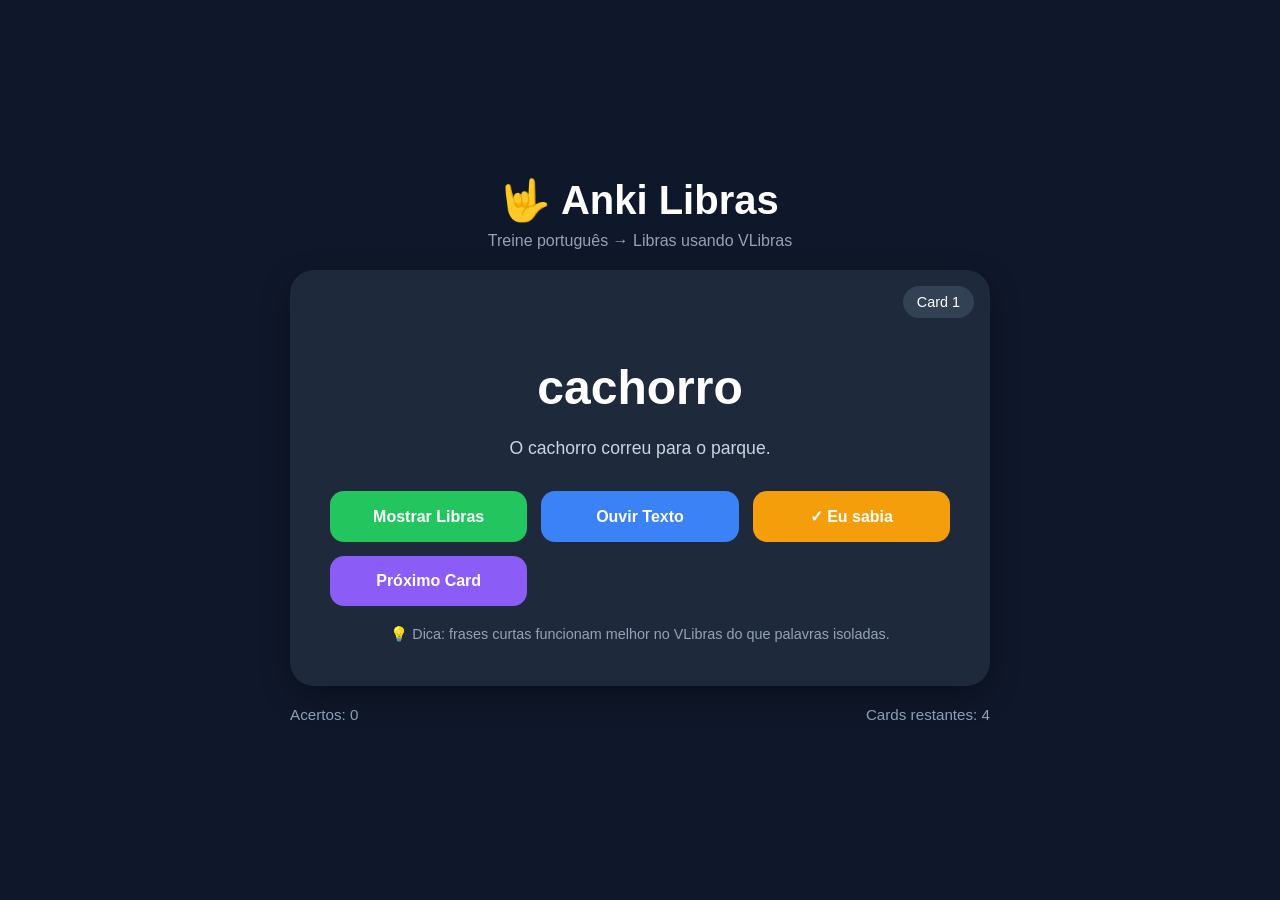
==== index_vlibras.html @ 117bca7a "Rename index.html to index_vlibras.html" ====
<!DOCTYPE html><html lang="pt-BR">
<head>
  <meta charset="UTF-8" />
  <meta name="viewport" content="width=device-width, initial-scale=1.0" />
  <title>Anki Libras</title>  <style>
    * {
      margin: 0;
      padding: 0;
      box-sizing: border-box;
      font-family: Arial, sans-serif;
    }

    body {
      background: #0f172a;
      color: white;
      min-height: 100vh;
      display: flex;
      justify-content: center;
      align-items: center;
      padding: 20px;
    }

    .container {
      width: 100%;
      max-width: 700px;
    }

    .title {
      text-align: center;
      margin-bottom: 20px;
    }

    .title h1 {
      font-size: 2.5rem;
      margin-bottom: 8px;
    }

    .title p {
      color: #94a3b8;
    }

    .card {
      background: #1e293b;
      border-radius: 24px;
      padding: 40px;
      box-shadow: 0 10px 30px rgba(0,0,0,0.3);
      text-align: center;
      position: relative;
      overflow: hidden;
    }

    .level {
      position: absolute;
      top: 16px;
      right: 16px;
      background: #334155;
      padding: 8px 14px;
      border-radius: 999px;
      font-size: 0.9rem;
    }

    .word {
      font-size: 3rem;
      margin: 50px 0 20px;
      font-weight: bold;
    }

    .example {
      color: #cbd5e1;
      margin-bottom: 30px;
      font-size: 1.1rem;
      line-height: 1.5;
    }

    .buttons {
      display: grid;
      grid-template-columns: repeat(auto-fit, minmax(180px, 1fr));
      gap: 14px;
      margin-top: 25px;
    }

    button {
      border: none;
      border-radius: 14px;
      padding: 16px;
      font-size: 1rem;
      cursor: pointer;
      transition: 0.2s ease;
      font-weight: bold;
    }

    button:hover {
      transform: translateY(-2px);
      opacity: 0.95;
    }

    .show-btn {
      background: #22c55e;
      color: white;
    }

    .speak-btn {
      background: #3b82f6;
      color: white;
    }

    .know-btn {
      background: #f59e0b;
      color: white;
    }

    .next-btn {
      background: #8b5cf6;
      color: white;
    }

    .stats {
      margin-top: 20px;
      display: flex;
      justify-content: space-between;
      color: #94a3b8;
      font-size: 0.95rem;
      gap: 12px;
      flex-wrap: wrap;
    }

    .hidden {
      display: none;
    }

    .vlibras-area {
      margin-top: 20px;
      padding: 18px;
      background: #0f172a;
      border-radius: 16px;
      border: 1px solid #334155;
    }

    .tip {
      margin-top: 18px;
      color: #94a3b8;
      font-size: 0.9rem;
      line-height: 1.5;
    }

    @media(max-width: 600px) {
      .word {
        font-size: 2.2rem;
      }

      .card {
        padding: 28px;
      }
    }
  </style></head>
<body>  <div class="container"><div class="title">
  <h1>🤟 Anki Libras</h1>
  <p>Treine português → Libras usando VLibras</p>
</div>

<div class="card">

  <div class="level" id="level">
    Card 1
  </div>

  <div class="word" id="word">
    cachorro
  </div>

  <div class="example" id="example">
    O cachorro correu para o parque.
  </div>

  <div class="buttons">
    <button class="show-btn" onclick="showVLibras()">
      Mostrar Libras
    </button>

    <button class="speak-btn" onclick="speakText()">
      Ouvir Texto
    </button>

    <button class="know-btn" onclick="markKnown()">
      ✓ Eu sabia
    </button>

    <button class="next-btn" onclick="nextCard()">
      Próximo Card
    </button>
  </div>

  <div class="vlibras-area hidden" id="vlibrasArea">
    <p>
      Clique no botão azul do VLibras no canto inferior direito para traduzir.
    </p>
  </div>

  <div class="tip">
    💡 Dica: frases curtas funcionam melhor no VLibras do que palavras isoladas.
  </div>

</div>

<div class="stats">
  <div>
    Acertos: <span id="knownCount">0</span>
  </div>

  <div>
    Cards restantes: <span id="remainingCount">0</span>
  </div>
</div>

  </div>  <script>
    const cards = [
      {
        palavra: 'cachorro',
        frase: 'O cachorro correu para o parque.'
      },
      {
        palavra: 'comer',
        frase: 'Eu gosto de comer pizza.'
      },
      {
        palavra: 'feliz',
        frase: 'Hoje eu estou muito feliz.'
      },
      {
        palavra: 'trabalho',
        frase: 'Meu trabalho começa às oito horas.'
      },
      {
        palavra: 'estudar',
        frase: 'Eu quero estudar Libras todos os dias.'
      }
    ];

    let currentIndex = 0;
    let knownCards = JSON.parse(localStorage.getItem('knownCards')) || [];

    const wordEl = document.getElementById('word');
    const exampleEl = document.getElementById('example');
    const levelEl = document.getElementById('level');
    const knownCountEl = document.getElementById('knownCount');
    const remainingCountEl = document.getElementById('remainingCount');
    const vlibrasArea = document.getElementById('vlibrasArea');

    function renderCard() {
      const card = cards[currentIndex];

      wordEl.innerText = card.palavra;
      exampleEl.innerText = card.frase;
      levelEl.innerText = `Card ${currentIndex + 1}`;

      knownCountEl.innerText = knownCards.length;
      remainingCountEl.innerText = cards.length - currentIndex - 1;

      vlibrasArea.classList.add('hidden');
    }

    function showVLibras() {
      vlibrasArea.classList.remove('hidden');

      alert(
        'Agora clique no botão azul do VLibras no canto inferior direito para ver a tradução em Libras 🤟'
      );
    }

    function speakText() {
      const card = cards[currentIndex];

      const utterance = new SpeechSynthesisUtterance(card.frase);

      utterance.lang = 'pt-BR';

      speechSynthesis.speak(utterance);
    }

    function markKnown() {
      const card = cards[currentIndex];

      if (!knownCards.includes(card.palavra)) {
        knownCards.push(card.palavra);
      }

      localStorage.setItem('knownCards', JSON.stringify(knownCards));

      knownCountEl.innerText = knownCards.length;

      alert('Card salvo como conhecido 🚀');
    }

    function nextCard() {
      currentIndex++;

      if (currentIndex >= cards.length) {
        currentIndex = 0;

        alert('Você completou todos os cards 🎉');
      }

      renderCard();
    }

    renderCard();
  </script>  <div vw class="enabled">
    <div vw-access-button class="active"></div>
    <div vw-plugin-wrapper>
      <div class="vw-plugin-top-wrapper"></div>
    </div>
  </div>  <script src="https://vlibras.gov.br/app/vlibras-plugin.js"></script>  <script>
    new window.VLibras.Widget('https://vlibras.gov.br/app');
  </script></body>
</html>
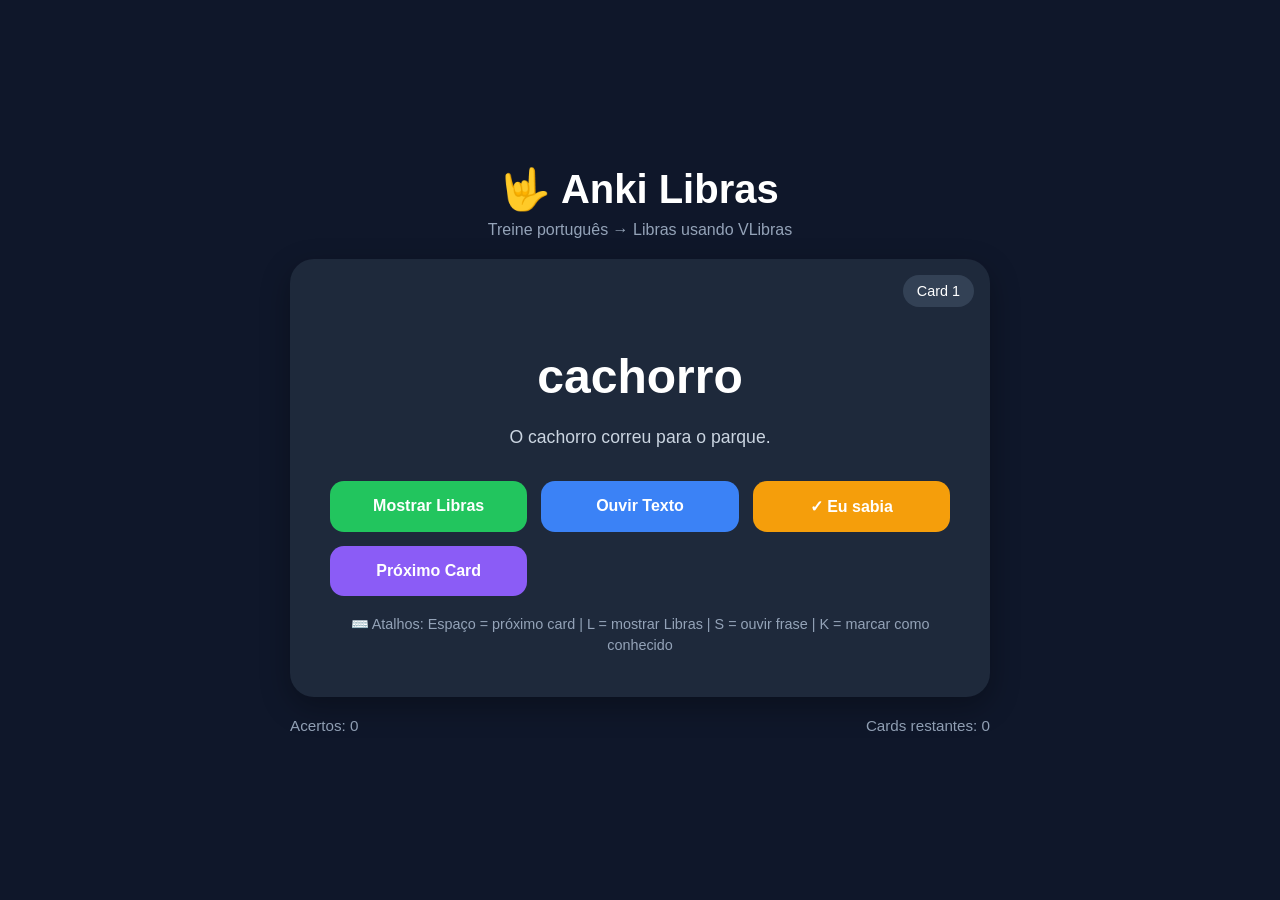
==== commit 7e8cedb6: "Refactor HTML structure and card logic" ====
--- a/index_vlibras.html
+++ b/index_vlibras.html
@@ -1,8 +1,11 @@
-<!DOCTYPE html><html lang="pt-BR">
+<!DOCTYPE html>
+<html lang="pt-BR">
 <head>
   <meta charset="UTF-8" />
   <meta name="viewport" content="width=device-width, initial-scale=1.0" />
-  <title>Anki Libras</title>  <style>
+  <title>Anki Libras</title>
+
+  <style>
     * {
       margin: 0;
       padding: 0;
@@ -152,78 +155,130 @@
         padding: 28px;
       }
     }
-  </style></head>
-<body>  <div class="container"><div class="title">
-  <h1>🤟 Anki Libras</h1>
-  <p>Treine português → Libras usando VLibras</p>
-</div>
-
-<div class="card">
-
-  <div class="level" id="level">
-    Card 1
+  </style>
+</head>
+<body>
+
+  <div class="container">
+
+    <div class="title">
+      <h1>🤟 Anki Libras</h1>
+      <p>Treine português → Libras usando VLibras</p>
+    </div>
+
+    <div class="card">
+
+      <div class="level" id="level">
+        Card 1
+      </div>
+
+      <div class="word" id="word">
+        cachorro
+      </div>
+
+      <div class="example" id="example">
+        O cachorro correu para o parque.
+      </div>
+
+      <div class="buttons">
+        <button class="show-btn" onclick="showVLibras()">
+          Mostrar Libras
+        </button>
+
+        <button class="speak-btn" onclick="speakText()">
+          Ouvir Texto
+        </button>
+
+        <button class="know-btn" onclick="markKnown()">
+          ✓ Eu sabia
+        </button>
+
+        <button class="next-btn" onclick="nextCard()">
+          Próximo Card
+        </button>
+      </div>
+
+      <div class="vlibras-area hidden" id="vlibrasArea">
+        <p>
+          Clique no botão azul do VLibras no canto inferior direito para traduzir.
+        </p>
+      </div>
+
+      <div class="tip">
+        ⌨️ Atalhos:
+        Espaço = próximo card | L = mostrar Libras | S = ouvir frase | K = marcar como conhecido
+      </div>
+
+    </div>
+
+    <div class="stats">
+      <div>
+        Acertos: <span id="knownCount">0</span>
+      </div>
+
+      <div>
+        Cards restantes: <span id="remainingCount">0</span>
+      </div>
+    </div>
+
   </div>
 
-  <div class="word" id="word">
-    cachorro
-  </div>
-
-  <div class="example" id="example">
-    O cachorro correu para o parque.
-  </div>
-
-  <div class="buttons">
-    <button class="show-btn" onclick="showVLibras()">
-      Mostrar Libras
-    </button>
-
-    <button class="speak-btn" onclick="speakText()">
-      Ouvir Texto
-    </button>
-
-    <button class="know-btn" onclick="markKnown()">
-      ✓ Eu sabia
-    </button>
-
-    <button class="next-btn" onclick="nextCard()">
-      Próximo Card
-    </button>
-  </div>
-
-  <div class="vlibras-area hidden" id="vlibrasArea">
-    <p>
-      Clique no botão azul do VLibras no canto inferior direito para traduzir.
-    </p>
-  </div>
-
-  <div class="tip">
-    💡 Dica: frases curtas funcionam melhor no VLibras do que palavras isoladas.
-  </div>
-
-</div>
-
-<div class="stats">
-  <div>
-    Acertos: <span id="knownCount">0</span>
-  </div>
-
-  <div>
-    Cards restantes: <span id="remainingCount">0</span>
-  </div>
-</div>
-
-  </div>  <script>
-    const cards = [
+  <script>
+    let cards = [];
+
+    async function loadCards() {
+      const response = await fetch('cards.txt');
+      const text = await response.text();
+
+      cards = text
+        .split('\n')
+        .filter(line => line.trim() !== '')
+        .map(line => {
+          const parts = line.split('|');
+
+          return {
+            palavra: parts[0]?.trim() || '',
+            frase: parts[1]?.trim() || ''
+          };
+        });
+
+      shuffledCards = [...cards].sort(() => Math.random() - 0.5);
+
+      renderCard();
+    }
+
+    const defaultCards = [
+
+    async function loadCards() {
+      const response = await fetch('cards.txt');
+      const text = await response.text();
+
+      cards = text
+        .split('\n')
+        .filter(line => line.trim() !== '')
+        .map(line => {
+          const parts = line.split('|');
+
+          return {
+            palavra: parts[0]?.trim() || '',
+            frase: parts[1]?.trim() || ''
+          };
+        });
+
+      shuffledCards = [...cards].sort(() => Math.random() - 0.5);
+
+      renderCard();
+    }
+
+    const defaultCards = [
       {
         palavra: 'cachorro',
         frase: 'O cachorro correu para o parque.'
       },
       {
-        palavra: 'comer',
-        frase: 'Eu gosto de comer pizza.'
-      },
-      {
-        palavra: 'feliz',
+        p ];
+
+    let currentIndex = 0;e: 'Elet shuffledCards = [];iz',
         frase: 'Hoje eu estou muito feliz.'
       },
       {
@@ -233,10 +288,19 @@
       {
         palavra: 'estudar',
         frase: 'Eu quero estudar Libras todos os dias.'
-      }
-    ];
+      },
+      {
+        palavra: 'água',
+        frase: 'Preciso beber mais água.'
+      },
+      {
+        palavra: 'bom dia',
+        frase: 'Bom dia! Como você está?'
+      }
+     ];
 
     let currentIndex = 0;
+    
     let knownCards = JSON.parse(localStorage.getItem('knownCards')) || [];
 
     const wordEl = document.getElementById('word');
@@ -247,14 +311,14 @@
     const vlibrasArea = document.getElementById('vlibrasArea');
 
     function renderCard() {
-      const card = cards[currentIndex];
+      const card = shuffledCards[currentIndex];
 
       wordEl.innerText = card.palavra;
       exampleEl.innerText = card.frase;
       levelEl.innerText = `Card ${currentIndex + 1}`;
 
       knownCountEl.innerText = knownCards.length;
-      remainingCountEl.innerText = cards.length - currentIndex - 1;
+      remainingCountEl.innerText = shuffledCards.length - currentIndex - 1;
 
       vlibrasArea.classList.add('hidden');
     }
@@ -268,7 +332,7 @@
     }
 
     function speakText() {
-      const card = cards[currentIndex];
+      const card = shuffledCards[currentIndex];
 
       const utterance = new SpeechSynthesisUtterance(card.frase);
 
@@ -278,13 +342,13 @@
     }
 
     function markKnown() {
-      const card = cards[currentIndex];
+      const card = shuffledCards[currentIndex];
 
       if (!knownCards.includes(card.palavra)) {
         knownCards.push(card.palavra);
       }
 
-      localStorage.setItem('knownCards', JSON.stringify(knownCards));
+ loadCards();rage.setItem('knownCards', JSON.stringify(knownCards));
 
       knownCountEl.innerText = knownCards.length;
 
@@ -294,22 +358,52 @@
     function nextCard() {
       currentIndex++;
 
-      if (currentIndex >= cards.length) {
+      if (currentIndex >= shuffledCards.length) {
+        shuffledCards = [...cards].sort(() => Math.random() - 0.5);
         currentIndex = 0;
 
-        alert('Você completou todos os cards 🎉');
+        alert('Todos os cards foram vistos 🎉
+A lista foi embaralhada novamente.');
       }
 
       renderCard();
     }
 
+  dEventListener('keydown', (event) => {
+
+      if (event.code === 'Space') {
+        event.preventDefault();
+        nextCard();
+      }
+
+      if (event.key.toLowerCase() === 'l') {
+        showVLibras();
+      }
+
+      if (event.key.toLowerCase() === 's') {
+        speakText();
+      }
+
+      if (event.key.toLowerCase() === 'k') {
+        markKnown();
+      }
+    });
+
     renderCard();
-  </script>  <div vw class="enabled">
+  </script>
+
+  <div vw class="enabled">
     <div vw-access-button class="active"></div>
     <div vw-plugin-wrapper>
       <div class="vw-plugin-top-wrapper"></div>
     </div>
-  </div>  <script src="https://vlibras.gov.br/app/vlibras-plugin.js"></script>  <script>
+  </div>
+
+  <script src="https://vlibras.gov.br/app/vlibras-plugin.js"></script>
+
+  <script>
     new window.VLibras.Widget('https://vlibras.gov.br/app');
-  </script></body>
+  </script>
+
+</body>
 </html>
